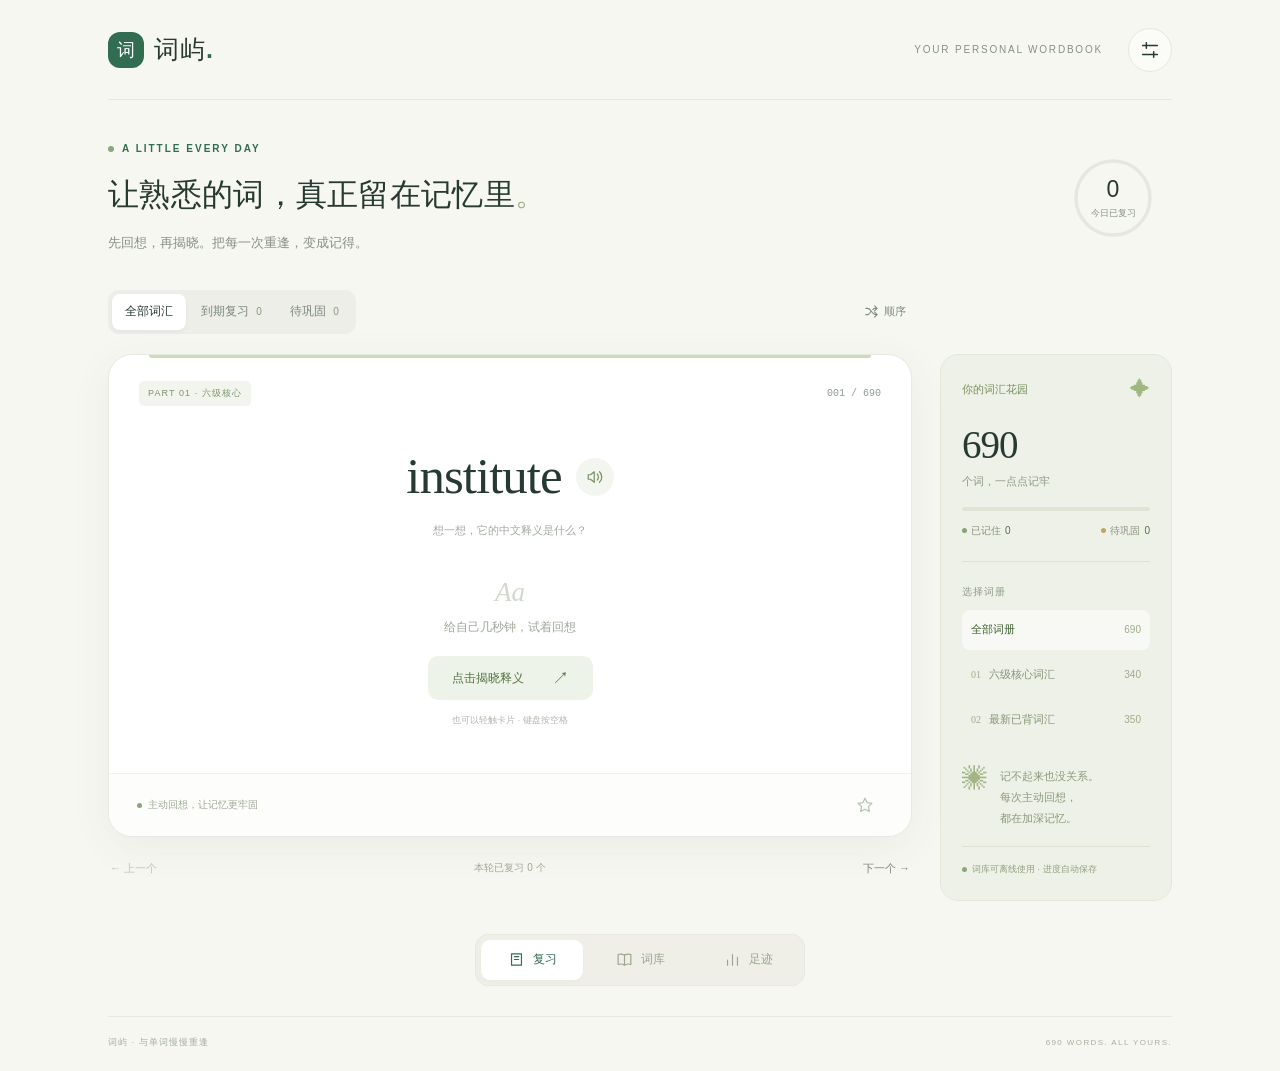
==== index.html @ 485cd012 "Build Ciyu 690-word mobile review app with offline audio" ====
<!doctype html>
<html lang="zh-CN">
<head>
  <meta charset="utf-8"><meta name="viewport" content="width=device-width, initial-scale=1, viewport-fit=cover">
  <meta name="theme-color" content="#f7f7f2"><meta name="apple-mobile-web-app-capable" content="yes"><meta name="apple-mobile-web-app-status-bar-style" content="default">
  <meta name="description" content="你的 690 个六级单词，随时回想、听读、联结词根。支持离线复习。">
  <title>词屿 · 690 词复习</title><link rel="manifest" href="manifest.webmanifest"><link rel="icon" href="icon.svg" type="image/svg+xml"><link rel="apple-touch-icon" href="icon-192.png"><link rel="stylesheet" href="styles.css">
</head>
<body>
  <div class="app-shell">
    <header class="topbar"><a class="brand" href="#review" aria-label="词屿首页"><span class="brand-symbol">词</span><span>词屿<span class="brand-dot">.</span></span></a><div class="top-right"><span class="edition">YOUR PERSONAL WORDBOOK</span><button class="icon-button" id="settings-button" aria-label="设置"><svg viewBox="0 0 24 24"><path d="M4 7h16M4 17h16M8 4v6M16 14v6"/></svg></button></div></header>
    <main>
      <section id="review-view" class="view">
        <div class="intro"><div><p class="eyebrow"><span class="live-dot"></span> A LITTLE EVERY DAY</p><h1>让熟悉的词，<br class="mobile-break">真正留在记忆里<span>。</span></h1><p class="intro-copy">先回想，再揭晓。把每一次重逢，变成记得。</p></div><div class="daily-ring"><svg viewBox="0 0 88 88"><circle cx="44" cy="44" r="37"/><circle id="daily-ring-progress" cx="44" cy="44" r="37"/></svg><span><strong id="daily-count">0</strong><small>今日已复习</small></span></div></div>
        <div class="workspace">
          <div class="study-column">
            <div class="study-toolbar"><div class="segmented" id="mode-buttons" aria-label="复习模式"><button data-mode="all" class="selected">全部词汇</button><button data-mode="due">到期复习 <span id="due-count">0</span></button><button data-mode="difficult">待巩固 <span id="difficult-count">0</span></button></div><button class="shuffle-button" id="shuffle" title="切换随机顺序"><svg viewBox="0 0 24 24"><path d="m17 3 4 4-4 4M3 7h3c5 0 7 10 12 10h3m-4-4 4 4-4 4M3 17h3c2 0 3-2 5-5m3-3c1-1 2-2 4-2h3"/></svg><span>顺序</span></button></div>
            <article class="flashcard" id="flashcard" tabindex="0" role="button" aria-label="点击揭晓释义" aria-expanded="false">
              <div class="card-top"><span id="source-badge" class="source-badge">PART 01 · 六级核心</span><span id="word-position" class="word-position">001 / 690</span></div>
              <div class="word-block"><div class="word-line"><h2 id="word">institute</h2><button id="pronounce" class="audio-button" aria-label="朗读单词"><svg viewBox="0 0 24 24"><path d="M11 5 6 9H3v6h3l5 4V5Zm4 3c2 2 2 6 0 8m3-11c4 4 4 10 0 14"/></svg></button></div><p id="pronunciation-label">想一想，它的中文释义是什么？</p></div>
              <div id="hidden-prompt" class="hidden-prompt"><span class="recall-mark">Aa</span><p>给自己几秒钟，试着回想</p><button id="reveal" class="reveal-button">点击揭晓释义 <span>↗</span></button><small class="keyboard-hint">也可以轻触卡片 · 键盘按空格</small></div>
              <div id="answer" class="answer" hidden><p class="section-label">中文释义</p><p id="meaning" class="meaning"></p><div id="phrase-block" class="phrase-block"><p id="phrase"></p><small id="phrase-zh"></small></div><p id="correction" class="correction" hidden></p><div class="root-block"><p class="section-label"><span>词根 · 构词提示</span><span id="root-tag" class="root-tag"></span></p><p id="root-note"></p></div><div class="family-block"><p class="section-label">同根词 · 派生词 <span class="soft-label">轻触听读</span></p><div id="family" class="family-list"></div></div><details class="source-details"><summary>查看原始 PDF 出处</summary><p id="source-detail"></p><p id="original-meaning"></p></details></div>
              <div class="card-bottom"><span><span class="tiny-dot"></span> <span id="card-status">主动回想，让记忆更牢固</span></span><button id="star" class="star-button" aria-label="收藏单词" aria-pressed="false"><svg viewBox="0 0 24 24"><path d="m12 3 2.8 5.8 6.4.9-4.6 4.5 1.1 6.4-5.7-3-5.7 3 1.1-6.4L2.8 9.7l6.4-.9L12 3Z"/></svg></button></div>
            </article>
            <div id="grade-actions" class="grade-actions" hidden><button data-grade="again" class="grade-again"><span>↻</span><strong>没想起来</strong><small>本轮再见 · 10 分钟后到期</small></button><button data-grade="hard" class="grade-hard"><span>≈</span><strong>有点模糊</strong><small>明天再见</small></button><button data-grade="good" class="grade-good"><span>✓</span><strong>记住了</strong><small id="good-interval">3 天后再见</small></button></div>
            <div class="study-footer"><button id="previous" class="text-button">← 上一个</button><span id="session-count">本轮已复习 0 个</span><button id="next" class="text-button">下一个 →</button></div>
            <div id="empty-state" class="empty-state" hidden><span>✧</span><h2>这里暂时没有单词</h2><p id="empty-copy"></p><button id="empty-all" class="primary-button">复习全部词汇</button></div>
          </div>
          <aside class="side-panel"><div class="mini-heading"><span>你的词汇花园</span><span>✦</span></div><p class="garden-number">690<span>个词，一点点记牢</span></p><div class="garden-progress"><span id="mastery-bar"></span></div><div class="garden-stats"><span><i class="stat-dot green"></i>已记住 <b id="mastered-count">0</b></span><span><i class="stat-dot amber"></i>待巩固 <b id="weak-count">0</b></span></div><div class="side-divider"></div><p class="section-label">选择词册</p><div class="book-select"><button data-part="all" class="active"><span>全部词册</span><b>690</b></button><button data-part="1"><span><i>01</i>六级核心词汇</span><b>340</b></button><button data-part="2"><span><i>02</i>最新已背词汇</span><b>350</b></button></div><div class="little-note"><span>✺</span><p>记不起来也没关系。<br>每次主动回想，<br>都在加深记忆。</p></div><div id="offline-indicator" class="offline-indicator"><span class="tiny-dot"></span>进度自动保存在这台设备</div></aside>
        </div>
      </section>
      <section id="library-view" class="view" hidden><div class="page-intro"><p class="eyebrow">YOUR WORD COLLECTION</p><h1>每一个词，都有来处<span>。</span></h1><p class="intro-copy">搜索英文、中文或词根，也可以回看你的收藏。</p></div><div class="search-bar"><svg viewBox="0 0 24 24"><circle cx="10.5" cy="10.5" r="6.5"/><path d="m16 16 5 5"/></svg><input id="search" placeholder="搜索单词、释义、词根…" aria-label="搜索词库" autocomplete="off"><span id="result-count">690 词</span></div><div class="library-filters"><button data-filter="all" class="active">全部</button><button data-filter="1">核心 340</button><button data-filter="2">已背 350</button><button data-filter="starred">我的收藏</button><button data-filter="weak">待巩固</button></div><div id="word-list" class="word-list"></div><p class="library-footnote">词库来自你的两份 PDF；截断释义已补全，构词提示为辅助记忆。</p></section>
      <section id="progress-view" class="view" hidden><div class="page-intro"><p class="eyebrow">SMALL STEPS, REAL PROGRESS</p><h1>你走过的每一步，都算数<span>。</span></h1><p class="intro-copy">不用赶进度，记牢比看完更重要。</p></div><div id="progress-stats" class="progress-grid"></div><div class="progress-detail"><h2>最近 7 天</h2><div id="week-chart" class="week-chart"></div></div><div class="progress-detail"><h2>让进度跟着你走</h2><p>进度保存在当前设备的浏览器中。换到 iPad 时，可以导出一份备份，再到 iPad 导入。</p><div class="backup-actions"><button id="export-progress" class="primary-button">导出进度</button><label class="secondary-button" for="import-progress">导入进度</label><input id="import-progress" type="file" accept="application/json,.json" hidden></div><small>导入会合并进度；同一个词保留较新的记录。</small></div></section>
    </main>
    <nav class="bottom-nav" aria-label="主要导航"><button data-view="review" class="active"><svg viewBox="0 0 24 24"><path d="M5 4h14v16H5zM9 8h6m-6 4h6"/></svg><span>复习</span></button><button data-view="library"><svg viewBox="0 0 24 24"><path d="M12 5v15M3 5c3-1 6-1 9 1 3-2 6-2 9-1v14c-3-1-6-1-9 1-3-2-6-2-9-1V5Z"/></svg><span>词库</span></button><button data-view="progress"><svg viewBox="0 0 24 24"><path d="M5 20v-7m7 7V5m7 15V9"/></svg><span>足迹</span></button></nav>
    <footer class="site-footer">词屿 · 与单词慢慢重逢 <span>690 WORDS. ALL YOURS.</span></footer>
  </div>
  <dialog id="settings-dialog"><div class="dialog-head"><div><p class="eyebrow">MAKE IT YOURS</p><h2>按你的节奏</h2></div><button id="close-settings" class="icon-button" aria-label="关闭设置">✕</button></div><div class="setting-row"><div><strong>揭晓时自动朗读</strong><p>点击释义后，听一遍英文发音</p></div><input id="auto-speak" type="checkbox" class="switch" aria-label="揭晓时自动朗读"></div><div class="setting-row"><div><strong>朗读速度</strong><p>美式英语 · 可以随时重听</p></div><select id="speech-rate" aria-label="朗读速度"><option value="0.8">慢速</option><option value="1">正常</option><option value="1.15">稍快</option></select></div><div class="setting-row"><div><strong>每日小目标</strong><p>只计入已完成自评的单词</p></div><select id="daily-goal" aria-label="每日目标"><option value="10">10 词</option><option value="20">20 词</option><option value="30">30 词</option><option value="50">50 词</option></select></div><div class="install-guide"><h3>放到手机主屏幕</h3><p>iPhone / iPad：用 Safari 打开此链接 → 分享 → 添加到主屏幕。</p><p>安卓：在浏览器菜单中选择“安装应用”或“添加到主屏幕”。</p><button id="install-app" class="secondary-button" hidden>安装词屿</button></div><div class="install-guide"><h3>随时离线复习</h3><p>页面会缓存词库。点下面的按钮，下载全部 690 个发音，下载完成后断网也能听。</p><button id="download-audio" class="primary-button">下载离线发音</button><p id="download-status" role="status"></p></div><details class="about-details"><summary>词库与使用说明</summary><p>核心 340 词 + 已背 350 词，无重复。第一份 PDF 中的 legat 已按原释义纠正为 legal。截断释义已补全；词根提示结合历史词源和现代构词，不能拆解的词明确按整体记忆。原文件中机械生成的搭配不作为推荐例句展示。</p><p>间隔复习：没想起来会在本轮再次出现，并于 10 分钟后到期；模糊的词隔 1 天再复习；记住的词依次间隔 3、7、14、30、60 天。只有到期时再次记住才延长间隔。离线记录保存在本设备，不会自动同步。</p><p>单词音频为有道美式读音，词册外的派生词使用设备英文语音。个人学习使用。需要在 Safari 或 Chrome 中打开，应用内浏览器可能限制播放或安装。</p></details></dialog>
  <div id="toast" class="toast" role="status" aria-live="polite"></div><script src="words.js"></script><script src="app.js"></script>
</body>
</html>
---- styles.css ----
@charset "UTF-8";
:root{--bg:#f7f7f2;--paper:#fff;--ink:#273a31;--muted:#859087;--line:#e4e8df;--green:#316d50;--pale:#edf3e8;--accent:#c1d2a8;--amber:#b6864b;--radius:24px;font-family:-apple-system,BlinkMacSystemFont,"Segoe UI","PingFang SC","Microsoft YaHei",sans-serif;color:var(--ink);background:var(--bg);font-synthesis:none}
*{box-sizing:border-box}body{margin:0}button,input,select{font:inherit}button,a,label{-webkit-tap-highlight-color:transparent}button{cursor:pointer}button:disabled{cursor:default;opacity:.45}button{border:0;background:none;color:inherit}a{color:inherit;text-decoration:none}svg{width:22px;height:22px;fill:none;stroke:currentColor;stroke-width:1.65;stroke-linecap:round;stroke-linejoin:round}button:focus-visible,a:focus-visible,input:focus-visible,summary:focus-visible,article:focus-visible,label:focus-visible{outline:3px solid #7fa68b;outline-offset:4px}button{touch-action:manipulation}button,input,select{min-height:44px}[hidden]{display:none!important}.app-shell{max-width:1160px;margin:0 auto;padding:0 48px}.topbar{height:100px;display:flex;align-items:center;justify-content:space-between;border-bottom:1px solid var(--line)}.brand{display:flex;align-items:center;gap:10px;font-size:25px;font-weight:650;letter-spacing:1px}.brand-symbol{display:grid;place-items:center;background:var(--green);color:#fff;font-size:18px;width:36px;height:36px;border-radius:12px}.brand-dot{color:var(--green)}.top-right{display:flex;gap:25px;align-items:center}.edition{font-size:10px;letter-spacing:1.8px;color:var(--muted)}.icon-button{width:44px;height:44px;display:grid;place-items:center;border:1px solid var(--line);border-radius:50%;background:#ffffff75}.intro{display:flex;align-items:center;justify-content:space-between;padding:43px 0 36px}.eyebrow{font-size:10px;letter-spacing:2px;color:var(--green);font-weight:600;display:flex;align-items:center;gap:8px;margin:0 0 16px}.live-dot,.tiny-dot{display:inline-block;width:5px;height:5px;border-radius:50%;background:#8ca77c}.live-dot{width:6px;height:6px}.intro h1,.page-intro h1{font-size:31px;letter-spacing:.3px;font-weight:600;margin:0;line-height:1.6}.intro h1>span,.page-intro h1>span{color:#99ac82}.intro-copy{font-size:13px;color:var(--muted);margin:11px 0 0;line-height:1.8}.mobile-break{display:none}.daily-ring{position:relative;width:88px;height:88px;flex-shrink:0;margin-right:15px}.daily-ring svg{width:88px;height:88px;stroke-width:3.5;transform:rotate(-90deg);stroke:var(--line)}#daily-ring-progress{stroke:#87a56c;stroke-dasharray:232.48;stroke-dashoffset:232.48;transition:stroke-dashoffset .4s}.daily-ring>span{position:absolute;inset:0;display:flex;flex-direction:column;justify-content:center;align-items:center}.daily-ring strong{font-size:23px;font-weight:500}.daily-ring small{font-size:9px;color:var(--muted);margin-top:4px}.workspace{display:grid;grid-template-columns:minmax(0,1fr) 232px;gap:28px;align-items:start}.study-toolbar{display:flex;justify-content:space-between;align-items:center;gap:12px;margin-bottom:20px}.segmented{display:flex;background:#eceee7;border-radius:11px;padding:4px;gap:2px}.segmented button{min-height:36px;padding:5px 13px;font-size:12px;color:#7b887e;border-radius:8px;white-space:nowrap}.segmented button.selected{background:white;color:var(--ink);box-shadow:0 2px 4px #25392b0a}.segmented span{font-size:10px;color:#87997b;margin-left:4px}.shuffle-button{display:flex;gap:5px;align-items:center;font-size:11px;white-space:nowrap;color:#7c8b7e}.shuffle-button svg{width:15px;height:15px}.shuffle-button.shuffled{color:var(--green)}.flashcard{background:var(--paper);border:1px solid #e7eade;border-radius:var(--radius);box-shadow:0 10px 40px #304a3110;position:relative;overflow:hidden;min-height:452px;cursor:pointer}.flashcard.revealed{cursor:default}.flashcard:before{content:"";position:absolute;top:0;left:40px;right:40px;height:3px;background:#ccdab7;border-radius:0 0 5px 5px}.card-top{display:flex;justify-content:space-between;align-items:center;padding:26px 30px 0;gap:12px}.source-badge{font-size:9px;letter-spacing:1.1px;color:#7b936b;background:#f2f5ed;border-radius:5px;padding:6px 9px}.word-position{font-family:ui-monospace,monospace;font-size:10px;color:#8f9b91}.word-block{text-align:center;padding:40px 20px 0}.word-line{display:flex;align-items:center;justify-content:center;gap:14px}.word-line h2{font-family:Georgia,"Times New Roman",serif;font-size:clamp(28px,4.6vw,51px);font-weight:400;letter-spacing:-1px;margin:0;overflow-wrap:anywhere;line-height:1.2;min-width:0}.audio-button{min-width:38px;width:38px;height:38px;min-height:38px;background:#f3f6ee;color:#779165;border-radius:50%;display:grid;place-items:center;flex-shrink:0}.audio-button svg{width:18px;height:18px}.audio-button.playing{animation:pulse 1s ease-in-out infinite;background:#dcebd4}.word-block>p{font-size:11px;color:#a1aa9f;margin:16px 0 0}.hidden-prompt{text-align:center;padding:34px 20px 38px}.recall-mark{font-family:Georgia,serif;color:#d2dacb;font-size:27px;font-style:italic}.hidden-prompt p{font-size:12px;color:#9ca796;margin:11px 0 20px}.reveal-button{background:var(--pale);color:#567446;font-size:12px;min-height:44px;border-radius:10px;padding:10px 24px;display:flex;align-items:center;gap:28px;margin:auto}.reveal-button span{font-size:17px}.keyboard-hint{display:block;font-size:9px;color:#b0b7ac;margin-top:14px}.card-bottom{display:flex;align-items:center;justify-content:space-between;padding:13px 28px;background:#fdfefb;border-top:1px solid #f0f2eb;font-size:10px;color:#9ca894;margin-top:auto}.card-bottom>span{display:flex;align-items:center;gap:6px}.star-button{min-height:36px;min-width:36px;display:grid;place-items:center;color:#b7c3ae}.star-button svg{width:18px;height:18px}.star-button[aria-pressed=true]{color:#bb984e}.star-button[aria-pressed=true] svg{fill:#e5c77455}.answer{padding:28px 32px 20px}.section-label{font-size:10px;letter-spacing:1px;color:#8e9c87;margin:0 0 11px;font-weight:500;display:flex;align-items:center;justify-content:space-between;gap:8px}.meaning{font-size:17px;line-height:1.85;margin:0 0 16px;overflow-wrap:anywhere}.phrase-block{background:#f6f7f2;border-radius:10px;padding:12px 15px;margin:12px 0 22px}.phrase-block p{font-family:Georgia,serif;font-size:15px;line-height:1.6;margin:0}.phrase-block small{display:block;margin-top:7px;color:#85917d;font-size:11px;line-height:1.8}.root-block{border-top:1px solid var(--line);padding-top:20px;margin-top:20px}.root-tag{letter-spacing:0;background:var(--pale);padding:3px 7px;border-radius:4px;color:var(--green);font-family:Georgia,serif;font-size:12px;max-width:65%;overflow-wrap:anywhere}.root-block>p:last-child{font-size:12px;color:#72806b;line-height:1.9;margin:0 0 24px}.soft-label{font-size:9px;color:#acb4a5;letter-spacing:0}.family-list{display:flex;flex-wrap:wrap;gap:8px}.family-chip{min-height:36px;font-size:12px;background:#f7f8f3;border:1px solid #e8ebdf;border-radius:7px;padding:7px 10px;text-align:left;display:flex;flex-direction:column;gap:4px;max-width:100%;overflow-wrap:anywhere}.family-chip small{font-size:9px;max-width:240px;color:#929d89;line-height:1.5}.source-details{font-size:10px;color:#a0aa96;margin-top:20px;line-height:1.8}.source-details summary{cursor:pointer;padding:8px 0}.source-details p{margin:6px 0}.correction{font-size:11px;color:var(--amber);line-height:1.7;background:#fcf6e9;padding:8px 10px;border-radius:6px}.grade-actions{display:grid;grid-template-columns:repeat(3,minmax(0,1fr));gap:10px;margin-top:17px}.grade-actions button{padding:12px 5px;border-radius:12px;border:1px solid var(--line);display:flex;flex-direction:column;align-items:center;gap:5px;background:#fff;min-height:92px}.grade-actions button>span{font-size:18px}.grade-actions strong{font-size:12px;font-weight:500}.grade-actions small{font-size:9px;color:#9da38e;line-height:1.5}.grade-actions .grade-again{color:#a37a60;background:#fbf6f1;border-color:#ebe0d7}.grade-actions .grade-hard{color:#9b914f;background:#faf9ef;border-color:#eae7d3}.grade-actions .grade-good{color:#467345;background:#eff5e9;border-color:#dce7d3}.study-footer{display:flex;justify-content:space-between;align-items:center;margin:9px 0 0;color:#a0aa97;font-size:10px;gap:6px}.text-button{font-size:11px;padding:10px 2px;color:#7f8a78}.side-panel{background:#eef1e7;border:1px solid #e4e8da;border-radius:18px;padding:23px 21px;margin-top:64px}.mini-heading{display:flex;justify-content:space-between;align-items:center;color:#789060;font-size:11px}.mini-heading>span:last-child{font-size:20px;color:#a1b781}.garden-number{font-family:Georgia,serif;font-size:39px;letter-spacing:-1px;margin:21px 0 18px}.garden-number>span{display:block;letter-spacing:0;font-family:inherit;font-size:11px;color:#8b9a80;margin-top:7px}.garden-progress{height:4px;background:#dfe5d5;border-radius:3px;overflow:hidden}.garden-progress>span{display:block;background:#739862;height:100%;width:0;transition:width .3s}.garden-stats{display:flex;justify-content:space-between;font-size:10px;color:#87947a;margin-top:13px}.garden-stats span{display:flex;align-items:center;gap:4px}.garden-stats b{font-weight:500;color:#5b6e4c}.stat-dot{width:5px;height:5px;border-radius:50%}.green{background:#85a474}.amber{background:#c0a368}.side-divider{height:1px;background:#dce3d2;margin:23px 0}.book-select{display:grid;gap:5px}.book-select button{display:flex;justify-content:space-between;align-items:center;border-radius:8px;font-size:11px;padding:7px 9px;min-height:40px;color:#849475;text-align:left}.book-select button.active{background:#fff9;color:#3f6031}.book-select button span{display:flex;align-items:center;gap:8px}.book-select button i{font-family:Georgia,serif;font-size:10px;font-style:normal;color:#9bad89}.book-select button b{font-size:10px;font-weight:400;color:#9bad89}.little-note{display:flex;align-items:flex-start;gap:12px;padding:24px 0 17px}.little-note>span{color:#a2b585;font-size:26px}.little-note p{font-size:11px;line-height:1.9;color:#8a9a7b;margin:2px 0 0}.offline-indicator{font-size:9px;color:#92a080;line-height:1.7;display:flex;gap:5px;align-items:center;padding-top:15px;border-top:1px solid #dce3d2}.bottom-nav{width:330px;display:flex;justify-content:center;gap:6px;margin:33px auto 0;background:#efefe8;border:1px solid #e7e8df;padding:5px;border-radius:13px}.bottom-nav button{display:flex;align-items:center;justify-content:center;gap:8px;padding:8px 25px;min-height:40px;color:#9ba58f;font-size:12px;border-radius:9px;flex:1}.bottom-nav svg{width:17px;height:17px}.bottom-nav button.active{color:var(--green);background:#fff;box-shadow:0 2px 5px #30403006}.site-footer{border-top:1px solid var(--line);margin-top:30px;display:flex;justify-content:space-between;align-items:center;color:#a6af9f;font-size:9px;padding:19px 0 22px;letter-spacing:1px}.site-footer span{font-size:8px;letter-spacing:1.4px}.page-intro{padding:42px 0 29px}.search-bar{display:flex;align-items:center;gap:12px;background:#fff;border:1px solid var(--line);border-radius:13px;padding:6px 17px}.search-bar svg{width:18px;color:#8d9b82}.search-bar input{border:0;outline:none;flex:1;min-width:0;background:transparent;font-size:13px;color:var(--ink)}.search-bar input::placeholder{color:#a5ae9d}.search-bar span{font-size:10px;color:#929f87;white-space:nowrap}.library-filters{display:flex;gap:8px;margin:18px 0;flex-wrap:wrap}.library-filters button{font-size:11px;color:#8d9a81;border:1px solid var(--line);border-radius:8px;padding:5px 14px;min-height:36px}.library-filters button.active{background:var(--pale);color:var(--green);border-color:#cdddbf}.word-list{display:grid;grid-template-columns:repeat(2,minmax(0,1fr));gap:10px}.word-row{background:white;border:1px solid var(--line);border-radius:13px;padding:18px;display:flex;align-items:center;justify-content:space-between;gap:10px;text-align:left;width:100%;min-height:98px}.word-row>div{min-width:0}.word-row strong{font-family:Georgia,serif;font-size:22px;font-weight:400;overflow-wrap:anywhere}.word-row p{font-size:11px;color:#89977e;margin:7px 0 0;line-height:1.7;overflow-wrap:anywhere}.word-row>span{font-size:12px;color:#9cab8d}.word-row small{font-size:9px;color:#a7b098;display:block;margin-top:8px}.library-footnote{font-size:10px;color:#a0aa95;line-height:1.8;text-align:center;margin:25px 0}.load-more{grid-column:1/-1;background:#ebf0e4;border-radius:9px;font-size:12px;padding:12px;color:#69865b}.progress-grid{display:grid;grid-template-columns:repeat(4,minmax(0,1fr));gap:15px}.progress-stat{background:#fff;border:1px solid var(--line);border-radius:15px;padding:23px}.progress-stat strong{display:block;font-family:Georgia,serif;font-size:35px;font-weight:400}.progress-stat span{font-size:11px;color:#92a082;display:block;margin-top:10px}.progress-detail{background:#fff;border:1px solid var(--line);border-radius:18px;padding:24px;margin-top:21px}.progress-detail h2{font-size:15px;font-weight:500;margin:0 0 16px}.progress-detail p{font-size:12px;line-height:1.9;color:#849379}.progress-detail small{font-size:10px;color:#a0ad94}.week-chart{height:150px;display:flex;align-items:flex-end;gap:14px}.chart-day{flex:1;text-align:center;display:flex;align-items:center;flex-direction:column;justify-content:flex-end;height:100%;gap:8px;font-size:10px;color:#a0ad94}.chart-day>i{background:#d3e1c3;width:min(36px,80%);min-height:3px;border-radius:5px 5px 2px 2px;display:block}.chart-day.today>i{background:#7e9e64}.backup-actions{display:flex;gap:12px;margin:15px 0}.primary-button,.secondary-button{display:inline-flex;align-items:center;justify-content:center;font-size:12px;min-height:44px;padding:10px 18px;border-radius:9px;background:var(--green);color:#fff;cursor:pointer}.secondary-button{background:var(--pale);color:var(--green);border:1px solid #dce6d3}.empty-state{text-align:center;background:#fff;border:1px solid var(--line);border-radius:20px;padding:70px 25px}.empty-state>span{font-size:40px;color:#aac591}.empty-state h2{font-size:19px;font-weight:500;margin:16px 0}.empty-state p{font-size:12px;color:#919e86;line-height:1.9}.empty-state button{margin-top:15px}dialog{width:min(520px,calc(100vw - 28px));max-height:85dvh;border:1px solid var(--line);border-radius:24px;padding:28px;color:var(--ink);box-shadow:0 20px 80px #1b332530}dialog::backdrop{background:#25352a45;backdrop-filter:blur(4px)}.dialog-head{display:flex;justify-content:space-between;align-items:center;margin-bottom:24px}.dialog-head .eyebrow{font-size:9px;margin-bottom:8px}.dialog-head h2{font-size:22px;font-weight:500;margin:0}.setting-row{display:flex;justify-content:space-between;align-items:center;padding:17px 0;border-top:1px solid var(--line);gap:10px}.setting-row strong{font-size:13px;font-weight:500}.setting-row p{font-size:10px;color:#99a58d;margin:6px 0 0;line-height:1.6}.setting-row select{background:#f1f5eb;border:1px solid #dce4d3;border-radius:8px;font-size:12px;padding:5px 10px;color:#5b784c;max-width:115px}.switch{appearance:none;width:43px;height:25px;min-height:25px;border-radius:20px;background:#dfe5d8;position:relative;flex-shrink:0}.switch:before{content:"";position:absolute;background:white;top:3px;left:3px;width:19px;height:19px;border-radius:50%;transition:transform .2s}.switch:checked{background:#75996a}.switch:checked:before{transform:translateX(18px)}.install-guide{border-top:1px solid var(--line);padding-top:16px;margin-top:15px}.install-guide h3{font-size:13px;font-weight:500;margin:0 0 10px}.install-guide p,.about-details{font-size:11px;line-height:1.9;color:#88977d}.about-details{margin-top:18px}.about-details summary{cursor:pointer;padding:8px 0}.toast{position:fixed;bottom:110px;left:50%;transform:translateX(-50%) translateY(15px);opacity:0;pointer-events:none;background:#304e39;color:white;font-size:12px;padding:12px 20px;border-radius:12px;max-width:90vw;width:max-content;z-index:10;transition:opacity .2s,transform .2s;line-height:1.7}.toast.show{opacity:1;transform:translateX(-50%) translateY(0)}@keyframes pulse{50%{box-shadow:0 0 0 5px #e1ead66b}}
@media(min-width:1100px){.word-line h2{font-size:51px}.flashcard{min-height:470px}.hidden-prompt{padding-top:39px;padding-bottom:46px}}
@media(max-width:850px){.app-shell{padding:0 30px}.workspace{grid-template-columns:minmax(0,1fr) 204px;gap:20px}.side-panel{padding:20px 16px}.intro h1,.page-intro h1{font-size:27px}.segmented button{padding:5px 9px;font-size:11px}.shuffle-button span{display:none}.card-top{padding:23px 22px 0}.answer{padding:26px 24px 20px}.word-line h2{font-size:42px}.progress-stat{padding:20px 15px}}
@media(max-width:680px){.app-shell{padding:0 20px;padding-bottom:calc(96px + env(safe-area-inset-bottom))}.topbar{height:75px}.brand{font-size:23px}.brand-symbol{width:33px;height:33px;font-size:16px}.edition{display:none}.top-right{gap:0}.icon-button{width:38px;height:38px;min-height:38px}.intro{padding:29px 0 25px;gap:15px;align-items:center}.eyebrow{font-size:8px;letter-spacing:1.6px;margin-bottom:11px}.intro h1,.page-intro h1{font-size:26px;line-height:1.55}.mobile-break{display:block}.intro-copy{font-size:10px;margin-top:10px;line-height:1.8}.daily-ring{width:74px;height:74px;margin-right:0}.daily-ring svg{width:74px;height:74px}.daily-ring strong{font-size:20px}.daily-ring small{font-size:8px}.workspace{display:block}.side-panel{margin-top:23px;border-radius:15px;padding:19px}.mini-heading{font-size:10px}.garden-number{display:none}.garden-progress{margin-top:15px}.garden-stats{margin-top:10px}.side-divider{margin:16px 0}.side-panel>.section-label{display:none}.book-select{display:flex;gap:7px}.book-select button{flex:1;min-width:0;justify-content:center;gap:4px;padding:5px;font-size:9px;min-height:38px;background:#ffffff45}.book-select button span{gap:4px}.book-select button i{display:none}.book-select button b{font-size:9px}.little-note{display:none}.offline-indicator{padding-top:13px;margin-top:13px;font-size:9px}.study-toolbar{margin-bottom:17px;gap:5px}.segmented{padding:3px;gap:0}.segmented button{font-size:10px;padding:5px 10px;min-height:35px}.segmented span{font-size:9px;margin-left:3px}.shuffle-button{padding:8px 4px;min-width:30px}.flashcard{border-radius:20px;min-height:409px}.flashcard:before{left:32px;right:32px}.card-top{padding:22px 20px 0}.source-badge{font-size:8px;padding:5px 7px;letter-spacing:.7px}.word-position{font-size:9px}.word-block{padding:35px 18px 0}.word-line{gap:10px}.word-line h2{font-size:clamp(25px,8.5vw,40px);letter-spacing:-.7px}.audio-button{width:34px;height:34px;min-height:34px;min-width:34px}.word-block>p{font-size:10px;margin-top:13px}.hidden-prompt{padding:32px 15px 27px}.recall-mark{font-size:25px}.hidden-prompt p{font-size:11px;margin:11px 0 18px}.reveal-button{font-size:11px;padding:10px 23px;min-height:43px}.keyboard-hint{font-size:8px;margin-top:11px}.card-bottom{padding:12px 18px;font-size:9px}.answer{padding:25px 22px 20px}.meaning{font-size:16px;line-height:1.8}.root-block>p:last-child{font-size:11px}.family-chip{font-size:11px}.family-chip small{font-size:9px;max-width:250px}.grade-actions{gap:7px;margin-top:14px}.grade-actions button{min-height:88px;padding:9px 4px}.grade-actions strong{font-size:11px}.grade-actions small{font-size:8px}.study-footer{font-size:9px;margin-top:6px}.text-button{font-size:10px}.bottom-nav{position:fixed;bottom:0;left:0;right:0;width:100%;margin:0;border-radius:0;border:0;border-top:1px solid #e3e7da;background:#f8f9f4f5;backdrop-filter:blur(15px);padding:8px 28px calc(8px + env(safe-area-inset-bottom));gap:12px;z-index:5}.bottom-nav button{flex:1;flex-direction:column;padding:5px 15px;gap:4px;min-height:49px;font-size:10px;border-radius:10px}.bottom-nav svg{width:19px;height:19px}.bottom-nav button.active{background:#e8efe0;box-shadow:none}.site-footer{margin-top:23px;padding:18px 0 0;justify-content:center;font-size:8px;border-top:0}.site-footer>span{display:none}.page-intro{padding:30px 0 24px}.page-intro h1{font-size:23px}.word-list{grid-template-columns:1fr}.word-row{padding:15px 18px;min-height:90px}.word-row strong{font-size:24px}.library-filters{gap:6px}.library-filters button{padding:5px 10px;font-size:10px}.search-bar{padding:5px 13px}.search-bar input{font-size:12px}.search-bar span{font-size:9px}.progress-grid{grid-template-columns:repeat(2,minmax(0,1fr));gap:10px}.progress-stat{padding:22px}.progress-stat strong{font-size:31px}.progress-detail{padding:21px}.week-chart{gap:9px}.toast{bottom:calc(92px + env(safe-area-inset-bottom));font-size:11px}dialog{padding:23px;border-radius:20px}.dialog-head h2{font-size:21px}}
@media(max-width:350px){.app-shell{padding-left:14px;padding-right:14px}.segmented button{padding:5px 7px}.intro h1{font-size:23px}.daily-ring{width:64px;height:64px}.daily-ring svg{width:64px;height:64px}.book-select button{font-size:8px}.source-badge{font-size:7px}.word-position{font-size:8px}}
@media(prefers-reduced-motion:reduce){*,*:before,*:after{animation:none!important;transition:none!important;scroll-behavior:auto!important}}
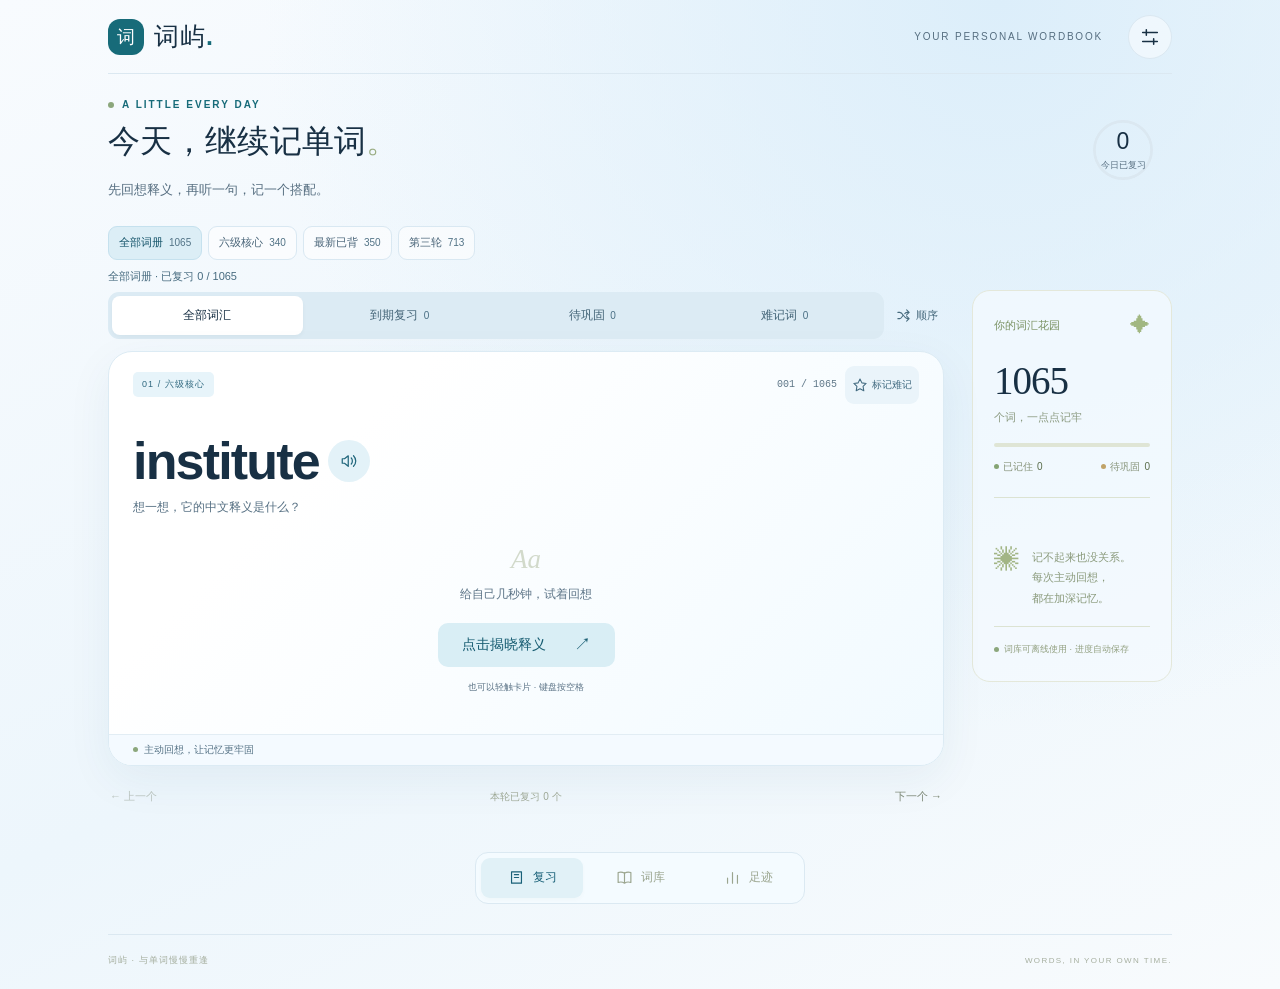
==== commit 4f24567c: "Add categorized review, bilingual audio examples and starred practice" ====
--- a/index.html
+++ b/index.html
@@ -2,40 +2,44 @@
 <html lang="zh-CN">
 <head>
   <meta charset="utf-8"><meta name="viewport" content="width=device-width, initial-scale=1, viewport-fit=cover">
-  <meta name="theme-color" content="#f7f7f2"><meta name="apple-mobile-web-app-capable" content="yes"><meta name="apple-mobile-web-app-status-bar-style" content="default">
-  <meta name="description" content="你的 690 个六级单词，随时回想、听读、联结词根。支持离线复习。">
-  <title>词屿 · 690 词复习</title><link rel="manifest" href="manifest.webmanifest"><link rel="icon" href="icon.svg" type="image/svg+xml"><link rel="apple-touch-icon" href="icon-192.png"><link rel="stylesheet" href="styles.css">
+  <meta name="theme-color" content="#eff7fc"><meta name="apple-mobile-web-app-capable" content="yes"><meta name="apple-mobile-web-app-status-bar-style" content="default">
+  <meta name="description" content="回想释义、听例句、记搭配，按自己的节奏复习。">
+  <title>词屿 · 单词复习</title><link rel="manifest" href="manifest.webmanifest"><link rel="icon" href="icon.svg" type="image/svg+xml"><link rel="apple-touch-icon" href="icon-192.png"><link rel="stylesheet" href="styles.css"><link rel="stylesheet" href="refresh.css">
 </head>
 <body>
   <div class="app-shell">
     <header class="topbar"><a class="brand" href="#review" aria-label="词屿首页"><span class="brand-symbol">词</span><span>词屿<span class="brand-dot">.</span></span></a><div class="top-right"><span class="edition">YOUR PERSONAL WORDBOOK</span><button class="icon-button" id="settings-button" aria-label="设置"><svg viewBox="0 0 24 24"><path d="M4 7h16M4 17h16M8 4v6M16 14v6"/></svg></button></div></header>
     <main>
       <section id="review-view" class="view">
-        <div class="intro"><div><p class="eyebrow"><span class="live-dot"></span> A LITTLE EVERY DAY</p><h1>让熟悉的词，<br class="mobile-break">真正留在记忆里<span>。</span></h1><p class="intro-copy">先回想，再揭晓。把每一次重逢，变成记得。</p></div><div class="daily-ring"><svg viewBox="0 0 88 88"><circle cx="44" cy="44" r="37"/><circle id="daily-ring-progress" cx="44" cy="44" r="37"/></svg><span><strong id="daily-count">0</strong><small>今日已复习</small></span></div></div>
+        <div class="intro"><div><p class="eyebrow"><span class="live-dot"></span> A LITTLE EVERY DAY</p><h1>今天，继续记单词<span>。</span></h1><p class="intro-copy">先回想释义，再听一句，记一个搭配。</p></div><div class="daily-ring"><svg viewBox="0 0 88 88"><circle cx="44" cy="44" r="37"/><circle id="daily-ring-progress" cx="44" cy="44" r="37"/></svg><span><strong id="daily-count">0</strong><small>今日已复习</small></span></div></div>
         <div class="workspace">
-          <div class="study-column">
-            <div class="study-toolbar"><div class="segmented" id="mode-buttons" aria-label="复习模式"><button data-mode="all" class="selected">全部词汇</button><button data-mode="due">到期复习 <span id="due-count">0</span></button><button data-mode="difficult">待巩固 <span id="difficult-count">0</span></button></div><button class="shuffle-button" id="shuffle" title="切换随机顺序"><svg viewBox="0 0 24 24"><path d="m17 3 4 4-4 4M3 7h3c5 0 7 10 12 10h3m-4-4 4 4-4 4M3 17h3c2 0 3-2 5-5m3-3c1-1 2-2 4-2h3"/></svg><span>顺序</span></button></div>
+          <div class="study-column"><div class="book-select"><button data-part="all" class="active"><span>全部词册</span><b>690</b></button><button data-part="1"><span><i>01</i>六级核心</span><b>340</b></button><button data-part="2"><span><i>02</i>最新已背</span><b>350</b></button><button data-part="3"><span><i>03</i>第三轮</span><b id="round-three-count"></b></button></div>
+            <p id="selected-book-progress" class="selected-book-progress"></p><div class="study-toolbar"><div class="segmented" id="mode-buttons" aria-label="复习模式"><button data-mode="all" class="selected">全部词汇</button><button data-mode="due">到期复习 <span id="due-count">0</span></button><button data-mode="difficult">待巩固 <span id="difficult-count">0</span></button><button data-mode="starred">难记词 <span id="starred-count">0</span></button></div><button class="shuffle-button" id="shuffle" title="切换随机顺序"><svg viewBox="0 0 24 24"><path d="m17 3 4 4-4 4M3 7h3c5 0 7 10 12 10h3m-4-4 4 4-4 4M3 17h3c2 0 3-2 5-5m3-3c1-1 2-2 4-2h3"/></svg><span>顺序</span></button></div>
             <article class="flashcard" id="flashcard" tabindex="0" role="button" aria-label="点击揭晓释义" aria-expanded="false">
-              <div class="card-top"><span id="source-badge" class="source-badge">PART 01 · 六级核心</span><span id="word-position" class="word-position">001 / 690</span></div>
+              <div class="card-top"><span id="source-badge" class="source-badge">PART 01 · 六级核心</span><div class="card-controls"><span id="word-position" class="word-position"></span><button id="star" class="star-button" aria-label="标记为难记词" aria-pressed="false"><svg viewBox="0 0 24 24"><path d="m12 3 2.8 5.8 6.4.9-4.6 4.5 1.1 6.4-5.7-3-5.7 3 1.1-6.4L2.8 9.7l6.4-.9L12 3Z"/></svg><span id="star-text">标记难记</span></button></div></div>
               <div class="word-block"><div class="word-line"><h2 id="word">institute</h2><button id="pronounce" class="audio-button" aria-label="朗读单词"><svg viewBox="0 0 24 24"><path d="M11 5 6 9H3v6h3l5 4V5Zm4 3c2 2 2 6 0 8m3-11c4 4 4 10 0 14"/></svg></button></div><p id="pronunciation-label">想一想，它的中文释义是什么？</p></div>
               <div id="hidden-prompt" class="hidden-prompt"><span class="recall-mark">Aa</span><p>给自己几秒钟，试着回想</p><button id="reveal" class="reveal-button">点击揭晓释义 <span>↗</span></button><small class="keyboard-hint">也可以轻触卡片 · 键盘按空格</small></div>
-              <div id="answer" class="answer" hidden><p class="section-label">中文释义</p><p id="meaning" class="meaning"></p><div id="phrase-block" class="phrase-block"><p id="phrase"></p><small id="phrase-zh"></small></div><p id="correction" class="correction" hidden></p><div class="root-block"><p class="section-label"><span>词根 · 构词提示</span><span id="root-tag" class="root-tag"></span></p><p id="root-note"></p></div><div class="family-block"><p class="section-label">同根词 · 派生词 <span class="soft-label">轻触听读</span></p><div id="family" class="family-list"></div></div><details class="source-details"><summary>查看原始 PDF 出处</summary><p id="source-detail"></p><p id="original-meaning"></p></details></div>
-              <div class="card-bottom"><span><span class="tiny-dot"></span> <span id="card-status">主动回想，让记忆更牢固</span></span><button id="star" class="star-button" aria-label="收藏单词" aria-pressed="false"><svg viewBox="0 0 24 24"><path d="m12 3 2.8 5.8 6.4.9-4.6 4.5 1.1 6.4-5.7-3-5.7 3 1.1-6.4L2.8 9.7l6.4-.9L12 3Z"/></svg></button></div>
+              <div id="answer" class="answer" hidden><p id="meaning" class="meaning"></p><section id="example-block" class="example-block" aria-label="双语例句">
+                <div class="example-top"><p class="section-label">情境例句</p><button id="speak-example" class="audio-button sentence-audio" aria-label="朗读例句"><svg viewBox="0 0 24 24"><path d="M11 5 6 9H3v6h3l5 4V5Zm4 3c2 2 2 6 0 8m3-11c4 4 4 10 0 14"/></svg></button></div>
+                <p id="example-en" lang="en"></p><p id="example-zh"></p><a id="example-credit" hidden target="_blank" rel="noopener noreferrer">例句出处</a>
+              </section><div class="usage-card"><div class="usage-tabs" aria-label="用法笔记"><button type="button" data-usage="phrase" aria-pressed="true">词组搭配</button><button type="button" data-usage="roots" aria-pressed="false">词根与派生</button></div><div id="phrase-block" class="phrase-block"><p id="phrase"></p><small id="phrase-zh"></small></div><div id="roots-panel" hidden><p id="correction" class="correction" hidden></p><div class="root-block"><p class="section-label"><span>词根 · 构词提示</span><span id="root-tag" class="root-tag"></span></p><p id="root-note"></p></div><div class="family-block"><p class="section-label">同根词 · 派生词 <span class="soft-label">轻触听读</span></p><div id="family" class="family-list"></div></div></div></div><details class="source-details"><summary>查看词条出处</summary><p id="source-detail"></p><p id="original-meaning"></p></details></div>
+              <div class="card-bottom"><span><span class="tiny-dot"></span> <span id="card-status">主动回想，让记忆更牢固</span></span></div>
             </article>
-            <div id="grade-actions" class="grade-actions" hidden><button data-grade="again" class="grade-again"><span>↻</span><strong>没想起来</strong><small>本轮再见 · 10 分钟后到期</small></button><button data-grade="hard" class="grade-hard"><span>≈</span><strong>有点模糊</strong><small>明天再见</small></button><button data-grade="good" class="grade-good"><span>✓</span><strong>记住了</strong><small id="good-interval">3 天后再见</small></button></div>
+            <div id="grade-actions" class="grade-actions" hidden><button data-grade="again" class="grade-again"><span>↻</span><strong>没想起来</strong><small>10 分钟后复习</small></button><button data-grade="hard" class="grade-hard"><span>≈</span><strong>有点模糊</strong><small>明天再见</small></button><button data-grade="good" class="grade-good"><span>✓</span><strong>记住了</strong><small id="good-interval">3 天后再见</small></button></div>
+            <button id="return-review" class="text-button" hidden>← 返回未完成复习</button>
             <div class="study-footer"><button id="previous" class="text-button">← 上一个</button><span id="session-count">本轮已复习 0 个</span><button id="next" class="text-button">下一个 →</button></div>
             <div id="empty-state" class="empty-state" hidden><span>✧</span><h2>这里暂时没有单词</h2><p id="empty-copy"></p><button id="empty-all" class="primary-button">复习全部词汇</button></div>
           </div>
-          <aside class="side-panel"><div class="mini-heading"><span>你的词汇花园</span><span>✦</span></div><p class="garden-number">690<span>个词，一点点记牢</span></p><div class="garden-progress"><span id="mastery-bar"></span></div><div class="garden-stats"><span><i class="stat-dot green"></i>已记住 <b id="mastered-count">0</b></span><span><i class="stat-dot amber"></i>待巩固 <b id="weak-count">0</b></span></div><div class="side-divider"></div><p class="section-label">选择词册</p><div class="book-select"><button data-part="all" class="active"><span>全部词册</span><b>690</b></button><button data-part="1"><span><i>01</i>六级核心词汇</span><b>340</b></button><button data-part="2"><span><i>02</i>最新已背词汇</span><b>350</b></button></div><div class="little-note"><span>✺</span><p>记不起来也没关系。<br>每次主动回想，<br>都在加深记忆。</p></div><div id="offline-indicator" class="offline-indicator"><span class="tiny-dot"></span>进度自动保存在这台设备</div></aside>
+          <aside class="side-panel"><div class="mini-heading"><span>你的词汇花园</span><span>✦</span></div><p class="garden-number"><strong id="word-total"></strong><span>个词，一点点记牢</span></p><div class="garden-progress"><span id="mastery-bar"></span></div><div class="garden-stats"><span><i class="stat-dot green"></i>已记住 <b id="mastered-count">0</b></span><span><i class="stat-dot amber"></i>待巩固 <b id="weak-count">0</b></span></div><div class="side-divider"></div><div class="little-note"><span>✺</span><p>记不起来也没关系。<br>每次主动回想，<br>都在加深记忆。</p></div><div id="offline-indicator" class="offline-indicator"><span class="tiny-dot"></span>进度自动保存在这台设备</div></aside>
         </div>
       </section>
-      <section id="library-view" class="view" hidden><div class="page-intro"><p class="eyebrow">YOUR WORD COLLECTION</p><h1>每一个词，都有来处<span>。</span></h1><p class="intro-copy">搜索英文、中文或词根，也可以回看你的收藏。</p></div><div class="search-bar"><svg viewBox="0 0 24 24"><circle cx="10.5" cy="10.5" r="6.5"/><path d="m16 16 5 5"/></svg><input id="search" placeholder="搜索单词、释义、词根…" aria-label="搜索词库" autocomplete="off"><span id="result-count">690 词</span></div><div class="library-filters"><button data-filter="all" class="active">全部</button><button data-filter="1">核心 340</button><button data-filter="2">已背 350</button><button data-filter="starred">我的收藏</button><button data-filter="weak">待巩固</button></div><div id="word-list" class="word-list"></div><p class="library-footnote">词库来自你的两份 PDF；截断释义已补全，构词提示为辅助记忆。</p></section>
-      <section id="progress-view" class="view" hidden><div class="page-intro"><p class="eyebrow">SMALL STEPS, REAL PROGRESS</p><h1>你走过的每一步，都算数<span>。</span></h1><p class="intro-copy">不用赶进度，记牢比看完更重要。</p></div><div id="progress-stats" class="progress-grid"></div><div class="progress-detail"><h2>最近 7 天</h2><div id="week-chart" class="week-chart"></div></div><div class="progress-detail"><h2>让进度跟着你走</h2><p>进度保存在当前设备的浏览器中。换到 iPad 时，可以导出一份备份，再到 iPad 导入。</p><div class="backup-actions"><button id="export-progress" class="primary-button">导出进度</button><label class="secondary-button" for="import-progress">导入进度</label><input id="import-progress" type="file" accept="application/json,.json" hidden></div><small>导入会合并进度；同一个词保留较新的记录。</small></div></section>
+      <section id="library-view" class="view" hidden><div class="page-intro"><p class="eyebrow">YOUR WORD COLLECTION</p><h1>每一个词，都有来处<span>。</span></h1><p class="intro-copy">搜索英文、中文或词根，也可以回看你的收藏。</p></div><div class="search-bar"><svg viewBox="0 0 24 24"><circle cx="10.5" cy="10.5" r="6.5"/><path d="m16 16 5 5"/></svg><input id="search" placeholder="搜索单词、释义、词根…" aria-label="搜索词库" autocomplete="off"><span id="result-count">690 词</span></div><div class="library-filters"><button data-filter="all" class="active">全部</button><button data-filter="1">核心 340</button><button data-filter="2">已背 350</button><button data-filter="3">第三轮</button><button data-filter="starred">难记词</button><button data-filter="weak">待巩固</button></div><div id="word-list" class="word-list"></div><p class="library-footnote">词库来自你的两份 PDF 和第三轮截图。重合的词共用复习记录。</p></section>
+      <section id="progress-view" class="view" hidden><div class="page-intro"><p class="eyebrow">SMALL STEPS, REAL PROGRESS</p><h1>你走过的每一步，都算数<span>。</span></h1><p class="intro-copy">不用赶进度，记牢比看完更重要。</p></div><div class="progress-detail study-time-card"><div><p class="section-label">今日学习时长</p><strong id="today-study-time">0 分 00 秒</strong><p id="study-timer-status">计时已暂停</p></div><span class="time-flower">✺</span></div><div id="progress-stats" class="progress-grid"></div><section class="progress-detail"><h2>各词册进度</h2><div id="book-progress"></div><p class="book-progress-note">同一个词出现在多本词册时，复习结果会同时更新。</p></section><div class="progress-detail"><h2>最近 7 天</h2><div id="week-chart" class="week-chart"></div></div><div class="progress-detail"><h2>最近 7 天 · 学习时长</h2><div id="time-week-chart" class="week-chart"></div><p class="time-help">复习和浏览词库时自动计时；切到后台、查看足迹或设置时暂停。连续 2 分钟没有操作会暂停，触碰或滚动后继续。</p><details class="time-history"><summary>每日时长记录 · 累计 <span id="study-total">0 分 00 秒</span></summary><div id="time-history"></div></details><small>从升级后开始记录；旧版未记录的学习时间无法补算。</small></div><div class="progress-detail"><h2>让进度跟着你走</h2><p>进度保存在当前设备的浏览器中。换到 iPad 时，可以导出一份备份，再到 iPad 导入。</p><div class="backup-actions"><button id="export-progress" class="primary-button">导出进度</button><label class="secondary-button" for="import-progress">导入进度</label><input id="import-progress" type="file" accept="application/json,.json" hidden></div><small>导入会合并进度和学习时长；同词保留较新的记录，同一天时长取较大值，避免重复导入累计。</small></div></section>
     </main>
     <nav class="bottom-nav" aria-label="主要导航"><button data-view="review" class="active"><svg viewBox="0 0 24 24"><path d="M5 4h14v16H5zM9 8h6m-6 4h6"/></svg><span>复习</span></button><button data-view="library"><svg viewBox="0 0 24 24"><path d="M12 5v15M3 5c3-1 6-1 9 1 3-2 6-2 9-1v14c-3-1-6-1-9 1-3-2-6-2-9-1V5Z"/></svg><span>词库</span></button><button data-view="progress"><svg viewBox="0 0 24 24"><path d="M5 20v-7m7 7V5m7 15V9"/></svg><span>足迹</span></button></nav>
-    <footer class="site-footer">词屿 · 与单词慢慢重逢 <span>690 WORDS. ALL YOURS.</span></footer>
+    <footer class="site-footer">词屿 · 与单词慢慢重逢 <span>WORDS, IN YOUR OWN TIME.</span></footer>
   </div>
-  <dialog id="settings-dialog"><div class="dialog-head"><div><p class="eyebrow">MAKE IT YOURS</p><h2>按你的节奏</h2></div><button id="close-settings" class="icon-button" aria-label="关闭设置">✕</button></div><div class="setting-row"><div><strong>揭晓时自动朗读</strong><p>点击释义后，听一遍英文发音</p></div><input id="auto-speak" type="checkbox" class="switch" aria-label="揭晓时自动朗读"></div><div class="setting-row"><div><strong>朗读速度</strong><p>美式英语 · 可以随时重听</p></div><select id="speech-rate" aria-label="朗读速度"><option value="0.8">慢速</option><option value="1">正常</option><option value="1.15">稍快</option></select></div><div class="setting-row"><div><strong>每日小目标</strong><p>只计入已完成自评的单词</p></div><select id="daily-goal" aria-label="每日目标"><option value="10">10 词</option><option value="20">20 词</option><option value="30">30 词</option><option value="50">50 词</option></select></div><div class="install-guide"><h3>放到手机主屏幕</h3><p>iPhone / iPad：用 Safari 打开此链接 → 分享 → 添加到主屏幕。</p><p>安卓：在浏览器菜单中选择“安装应用”或“添加到主屏幕”。</p><button id="install-app" class="secondary-button" hidden>安装词屿</button></div><div class="install-guide"><h3>随时离线复习</h3><p>页面会缓存词库。点下面的按钮，下载全部 690 个发音，下载完成后断网也能听。</p><button id="download-audio" class="primary-button">下载离线发音</button><p id="download-status" role="status"></p></div><details class="about-details"><summary>词库与使用说明</summary><p>核心 340 词 + 已背 350 词，无重复。第一份 PDF 中的 legat 已按原释义纠正为 legal。截断释义已补全；词根提示结合历史词源和现代构词，不能拆解的词明确按整体记忆。原文件中机械生成的搭配不作为推荐例句展示。</p><p>间隔复习：没想起来会在本轮再次出现，并于 10 分钟后到期；模糊的词隔 1 天再复习；记住的词依次间隔 3、7、14、30、60 天。只有到期时再次记住才延长间隔。离线记录保存在本设备，不会自动同步。</p><p>单词音频为有道美式读音，词册外的派生词使用设备英文语音。个人学习使用。需要在 Safari 或 Chrome 中打开，应用内浏览器可能限制播放或安装。</p></details></dialog>
-  <div id="toast" class="toast" role="status" aria-live="polite"></div><script src="words.js"></script><script src="app.js"></script>
+  <dialog id="settings-dialog"><div class="dialog-head"><div><p class="eyebrow">MAKE IT YOURS</p><h2>按你的节奏</h2></div><button id="close-settings" class="icon-button" aria-label="关闭设置">✕</button></div><div class="setting-row"><div><strong>揭晓时自动朗读</strong><p>点击释义后，听一遍英文发音</p></div><input id="auto-speak" type="checkbox" class="switch" aria-label="揭晓时自动朗读"></div><div class="setting-row"><div><strong>朗读速度</strong><p>美式英语 · 可以随时重听</p></div><select id="speech-rate" aria-label="朗读速度"><option value="0.8">慢速</option><option value="1">正常</option><option value="1.15">稍快</option></select></div><div class="setting-row"><div><strong>每日小目标</strong><p>只计入已完成自评的单词</p></div><select id="daily-goal" aria-label="每日目标"><option value="10">10 词</option><option value="20">20 词</option><option value="30">30 词</option><option value="50">50 词</option></select></div><div class="install-guide"><h3>放到手机主屏幕</h3><p>iPhone / iPad：用 Safari 打开此链接 → 分享 → 添加到主屏幕。</p><p>安卓：在浏览器菜单中选择“安装应用”或“添加到主屏幕”。</p><button id="install-app" class="secondary-button" hidden>安装词屿</button></div><div class="install-guide"><h3>随时离线复习</h3><p>页面会缓存词库。点下面的按钮，下载全部单词和例句音频，下载完成后断网也能听。</p><button id="download-audio" class="primary-button">下载离线发音</button><p id="download-status" role="status"></p></div><details class="about-details"><summary>词库与使用说明</summary><p>核心 340 词、已背 350 词和第三轮词册。重合单词共用一条记录。第一份 PDF 中的 legat 已按原释义纠正为 legal。截断释义已补全；词根提示结合历史词源和现代构词，不能拆解的词明确按整体记忆。原文件中机械生成的搭配不作为推荐例句展示。</p><p>间隔复习：没想起来的词会在满 10 分钟后加入到期复习；也可以在“待巩固”中主动提前练习。切换模式或词册会保留未完成的复习位置；模糊的词隔 1 天再复习；记住的词依次间隔 3、7、14、30、60 天。只有到期时再次记住才延长间隔。离线记录保存在本设备，不会自动同步。</p><p>旧词音频为有道美式读音；新增单词和例句使用合成语音。部分派生词使用设备英文语音。个人学习使用。需要在 Safari 或 Chrome 中打开，应用内浏览器可能限制播放或安装。</p></details></dialog>
+  <div id="toast" class="toast" role="status" aria-live="polite"></div><script src="words.js"></script><script src="study-time.js"></script><script src="audio-index.js"></script><script src="web-media.js"></script><script src="app.js"></script>
 </body>
 </html>
--- a/styles.css
+++ b/styles.css
@@ -6,3 +6,5 @@
 @media(max-width:680px){.app-shell{padding:0 20px;padding-bottom:calc(96px + env(safe-area-inset-bottom))}.topbar{height:75px}.brand{font-size:23px}.brand-symbol{width:33px;height:33px;font-size:16px}.edition{display:none}.top-right{gap:0}.icon-button{width:38px;height:38px;min-height:38px}.intro{padding:29px 0 25px;gap:15px;align-items:center}.eyebrow{font-size:8px;letter-spacing:1.6px;margin-bottom:11px}.intro h1,.page-intro h1{font-size:26px;line-height:1.55}.mobile-break{display:block}.intro-copy{font-size:10px;margin-top:10px;line-height:1.8}.daily-ring{width:74px;height:74px;margin-right:0}.daily-ring svg{width:74px;height:74px}.daily-ring strong{font-size:20px}.daily-ring small{font-size:8px}.workspace{display:block}.side-panel{margin-top:23px;border-radius:15px;padding:19px}.mini-heading{font-size:10px}.garden-number{display:none}.garden-progress{margin-top:15px}.garden-stats{margin-top:10px}.side-divider{margin:16px 0}.side-panel>.section-label{display:none}.book-select{display:flex;gap:7px}.book-select button{flex:1;min-width:0;justify-content:center;gap:4px;padding:5px;font-size:9px;min-height:38px;background:#ffffff45}.book-select button span{gap:4px}.book-select button i{display:none}.book-select button b{font-size:9px}.little-note{display:none}.offline-indicator{padding-top:13px;margin-top:13px;font-size:9px}.study-toolbar{margin-bottom:17px;gap:5px}.segmented{padding:3px;gap:0}.segmented button{font-size:10px;padding:5px 10px;min-height:35px}.segmented span{font-size:9px;margin-left:3px}.shuffle-button{padding:8px 4px;min-width:30px}.flashcard{border-radius:20px;min-height:409px}.flashcard:before{left:32px;right:32px}.card-top{padding:22px 20px 0}.source-badge{font-size:8px;padding:5px 7px;letter-spacing:.7px}.word-position{font-size:9px}.word-block{padding:35px 18px 0}.word-line{gap:10px}.word-line h2{font-size:clamp(25px,8.5vw,40px);letter-spacing:-.7px}.audio-button{width:34px;height:34px;min-height:34px;min-width:34px}.word-block>p{font-size:10px;margin-top:13px}.hidden-prompt{padding:32px 15px 27px}.recall-mark{font-size:25px}.hidden-prompt p{font-size:11px;margin:11px 0 18px}.reveal-button{font-size:11px;padding:10px 23px;min-height:43px}.keyboard-hint{font-size:8px;margin-top:11px}.card-bottom{padding:12px 18px;font-size:9px}.answer{padding:25px 22px 20px}.meaning{font-size:16px;line-height:1.8}.root-block>p:last-child{font-size:11px}.family-chip{font-size:11px}.family-chip small{font-size:9px;max-width:250px}.grade-actions{gap:7px;margin-top:14px}.grade-actions button{min-height:88px;padding:9px 4px}.grade-actions strong{font-size:11px}.grade-actions small{font-size:8px}.study-footer{font-size:9px;margin-top:6px}.text-button{font-size:10px}.bottom-nav{position:fixed;bottom:0;left:0;right:0;width:100%;margin:0;border-radius:0;border:0;border-top:1px solid #e3e7da;background:#f8f9f4f5;backdrop-filter:blur(15px);padding:8px 28px calc(8px + env(safe-area-inset-bottom));gap:12px;z-index:5}.bottom-nav button{flex:1;flex-direction:column;padding:5px 15px;gap:4px;min-height:49px;font-size:10px;border-radius:10px}.bottom-nav svg{width:19px;height:19px}.bottom-nav button.active{background:#e8efe0;box-shadow:none}.site-footer{margin-top:23px;padding:18px 0 0;justify-content:center;font-size:8px;border-top:0}.site-footer>span{display:none}.page-intro{padding:30px 0 24px}.page-intro h1{font-size:23px}.word-list{grid-template-columns:1fr}.word-row{padding:15px 18px;min-height:90px}.word-row strong{font-size:24px}.library-filters{gap:6px}.library-filters button{padding:5px 10px;font-size:10px}.search-bar{padding:5px 13px}.search-bar input{font-size:12px}.search-bar span{font-size:9px}.progress-grid{grid-template-columns:repeat(2,minmax(0,1fr));gap:10px}.progress-stat{padding:22px}.progress-stat strong{font-size:31px}.progress-detail{padding:21px}.week-chart{gap:9px}.toast{bottom:calc(92px + env(safe-area-inset-bottom));font-size:11px}dialog{padding:23px;border-radius:20px}.dialog-head h2{font-size:21px}}
 @media(max-width:350px){.app-shell{padding-left:14px;padding-right:14px}.segmented button{padding:5px 7px}.intro h1{font-size:23px}.daily-ring{width:64px;height:64px}.daily-ring svg{width:64px;height:64px}.book-select button{font-size:8px}.source-badge{font-size:7px}.word-position{font-size:8px}}
 @media(prefers-reduced-motion:reduce){*,*:before,*:after{animation:none!important;transition:none!important;scroll-behavior:auto!important}}
+
+.study-time-card{display:flex;align-items:center;justify-content:space-between;margin:0 0 20px;background:#edf3e8}.study-time-card strong{font-size:30px;font-weight:500;letter-spacing:1px}.study-time-card p:last-child{margin:8px 0 0;font-size:10px}.time-flower{font-size:62px;color:#b6c99e}.time-help{font-size:10px!important}.time-history{margin:18px 0;font-size:11px;color:#6f8361}.time-history summary{cursor:pointer;padding:10px 0}.time-history-row{display:flex;justify-content:space-between;gap:10px;padding:12px 0;border-bottom:1px solid var(--line);font-size:11px}.time-history-row strong{font-weight:500}.time-history>div{max-height:300px;overflow:auto}@media(max-width:350px){.study-time-card strong{font-size:24px}.time-flower{font-size:45px}.time-history-row{font-size:10px}}
--- a/refresh.css
+++ b/refresh.css
@@ -0,0 +1,11 @@
+:root{--bg:#eff7fc;--ink:#183044;--muted:#566e80;--line:#dbe8f1;--green:#176b79;--pale:#e3f2f8;--accent:#99c9d6;--paper:#fff}
+.selected-book-progress{color:#486c80;font-size:11px;margin:3px 0 8px}.book-progress-row{width:100%;display:grid;grid-template-columns:minmax(120px,1.1fr) minmax(50px,1fr) auto;align-items:center;text-align:left;gap:12px;padding:12px 2px;border-top:1px solid #e0edf4}.book-progress-row:first-child{border-top:0}.book-progress-row strong,.book-progress-row small{display:block}.book-progress-row strong{font-size:14px;margin-bottom:5px}.book-progress-row small,.book-link{color:#4b687a;font-size:11px}.book-progress-row progress{width:100%;height:7px;accent-color:#3090a2}.book-link{white-space:nowrap}.book-progress-note{margin:7px 0 0}
+body{min-height:100vh;background:radial-gradient(ellipse at 78% 0%,#dceefa 0,transparent 52%),linear-gradient(155deg,#f8fbfe,#edf6fc 55%,#f8fbfd)}
+.topbar{height:74px}.intro{padding:25px 0 24px}.intro h1{font-size:clamp(24px,4vw,32px);font-weight:680}.intro .eyebrow{margin-bottom:6px}.intro-copy{color:var(--muted)}.daily-ring{width:68px;height:68px}.daily-ring svg{width:68px;height:68px}#daily-ring-progress{stroke:#3997a5}.workspace{grid-template-columns:minmax(0,1fr) 200px}.study-column{min-width:0}.side-panel{background:#f5fbffb5}.garden-number strong{font-weight:inherit}.book-select{display:flex;flex-wrap:wrap;gap:6px;margin:0 0 9px}.book-select button{width:auto;flex:0 0 auto;gap:6px;border-radius:9px;padding:6px 10px;background:#ffffff99;border:1px solid #d9e8f2;min-height:34px;color:#496478}.book-select button.active{background:#dceef6;border-color:#c5e1ee;color:#15546a}.book-select button span{gap:5px}.book-select button i{display:none}.book-select button b{color:#527386}
+.study-toolbar{margin-bottom:12px;gap:6px}.segmented{display:grid;grid-template-columns:repeat(4,minmax(0,1fr));flex:1;min-width:0;background:#dcebf4}.segmented button{font-size:12px;padding:4px 3px;color:#436477;min-height:39px}.segmented span{color:#4b7085;margin-left:2px}.shuffle-button{color:#486b7e}
+.flashcard{background:linear-gradient(135deg,#fff 26%,#f1faff);border:1px solid #dcebf4;box-shadow:0 14px 45px #244f7210;min-height:0}.flashcard:before{display:none}.card-top{padding:14px 24px 0}.card-controls{display:flex;align-items:center;gap:8px;flex-shrink:0}.source-badge{color:#2f687f;background:#e7f4fa}.word-position{color:#5f7788}.star-button{display:flex;gap:4px;align-items:center;color:#446c82;border-radius:9px;background:#eaf4fa;min-height:38px;padding:4px 7px;font-size:10px}.star-button[aria-pressed=true]{background:#fff3d8;color:#855a11}.star-button svg{width:16px;height:16px}
+.word-block{text-align:left;padding:26px 24px 0}.word-line{justify-content:flex-start;gap:9px}.word-line h2{font-family:inherit;font-weight:740;font-size:clamp(27px,5.2vw,52px);letter-spacing:-.035em}.word-block>p{color:#567083;margin:7px 0 0;font-size:12px}.audio-button{background:#e3f2f8;color:#21677c;min-height:42px;min-width:42px;width:42px;height:42px}.audio-button.playing{background:#cbeaf2}.hidden-prompt{padding:28px 18px 40px}.reveal-button{background:#d9eef5;color:#185d72;font-size:14px}.hidden-prompt p,.keyboard-hint{color:#5b7386}.card-bottom{padding:8px 24px;background:#f4faff;border-color:#e2edf4;color:#567386}
+.answer{padding:9px 24px 13px}.meaning{font-size:17px;line-height:1.65;margin:0 0 13px}.example-block{border:1px solid #d7e9f5;border-radius:15px;background:#eaf6fd;padding:4px 14px 12px;margin-bottom:12px}.example-top{display:flex;align-items:center;justify-content:space-between}.example-top .section-label{color:#32647c;margin:0;font-size:11px}.sentence-audio{background:#d7ebf7}.example-block p:not(.section-label){margin:0}.example-block #example-en{font-size:clamp(16px,2.2vw,21px);line-height:1.48;overflow-wrap:anywhere}.example-block #example-en strong{font-weight:740;color:#0c6581}.example-block #example-zh{font-size:13px;color:#48687c;line-height:1.6;margin-top:5px}.example-block a{font-size:9px;color:#526f83;text-decoration:underline;display:inline-block;margin-top:4px}
+.usage-card{border:1px solid #dae9f3;background:#ffffffae;border-radius:14px;padding:4px 12px 10px}.usage-tabs{display:flex;gap:8px;margin-bottom:5px}.usage-tabs button{font-size:12px;color:#4e6577;padding:5px 10px;min-height:38px;border-radius:8px}.usage-tabs button[aria-pressed=true]{background:#e3f2f9;color:#175f76;font-weight:650}.usage-card .phrase-block{margin:0;border:none;background:transparent;padding:1px 2px 5px}.usage-card #phrase{color:#193b51;font-weight:620;font-size:15px}.usage-card #phrase-zh{color:#4b687a}.usage-card .root-block,.usage-card .family-block{margin:0;padding:9px 2px;border:0}.root-block>p:last-child{color:#385b6f}.family-chip{background:#edf7fb;color:#245669}.family-chip small,.soft-label{color:#4b6579}.source-details{margin-top:7px;color:#597185}.grade-actions button{min-height:64px}.grade-actions button>span{font-size:15px}.grade-actions .grade-good{background:#d9f1ee;border-color:#b6ded9}.bottom-nav{background:#f5fbfff5;border-color:#dbe9f2}.bottom-nav button.active{background:#e1f1f7;color:#186078}
+@media(max-width:850px){.workspace{grid-template-columns:minmax(0,1fr) 165px}.segmented button{font-size:11px}}
+@media(max-width:680px){.app-shell{padding-inline:14px}.topbar{height:54px}.intro{padding:9px 0 10px}.intro h1{font-size:21px}.intro .eyebrow,.intro .intro-copy{display:none}.daily-ring,.daily-ring svg{width:51px;height:51px}.daily-ring strong{font-size:16px}.daily-ring small{font-size:7px}.workspace{display:block}.side-panel{margin-top:16px}.book-select{flex-wrap:nowrap;gap:4px}.book-select button{flex:1 1 auto;padding:4px 3px;min-height:32px;font-size:9px}.book-select button b{font-size:8px}.card-top{padding:10px 13px 0}.card-controls{gap:5px}.word-block{padding:16px 13px 0}.word-block>p{font-size:10px}.answer{padding:8px 13px 10px}.card-bottom{padding:7px 13px}.meaning{font-size:15px;margin-bottom:8px}.example-block{padding:3px 10px 9px;margin-bottom:8px}.sentence-audio{height:36px;width:36px;min-width:36px;min-height:36px}.grade-actions{margin-top:8px}.grade-actions button{min-height:60px;padding:5px 2px}.study-toolbar{margin-bottom:8px}.segmented button{font-size:10px}.bottom-nav{padding-top:4px;padding-bottom:calc(4px + env(safe-area-inset-bottom))}.bottom-nav button{min-height:44px}}
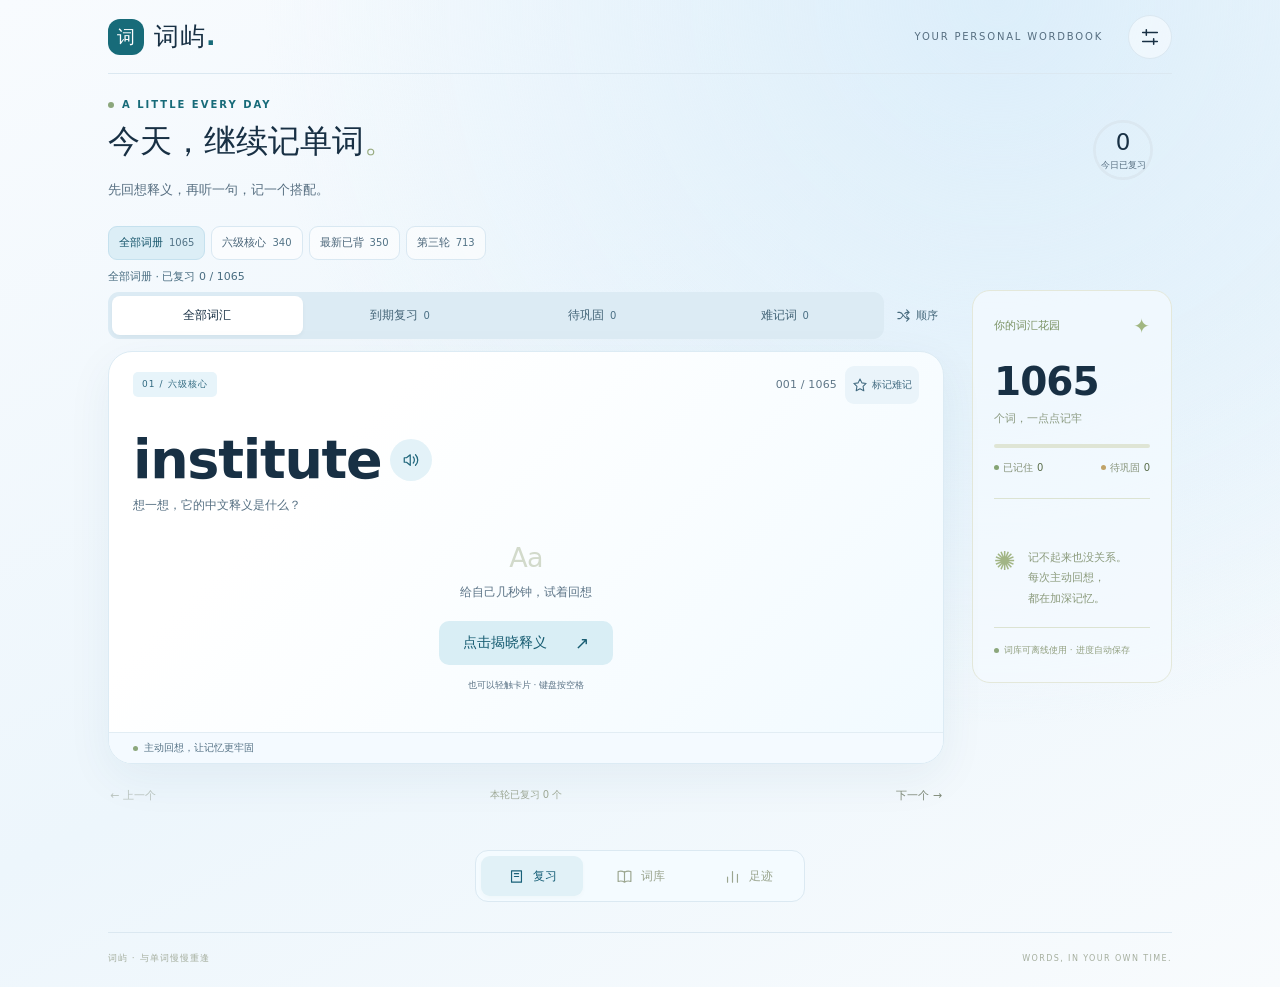
==== commit defee0be: "Replace all sentence recordings with neural US English speech" ====
--- a/index.html
+++ b/index.html
@@ -39,7 +39,7 @@
     <nav class="bottom-nav" aria-label="主要导航"><button data-view="review" class="active"><svg viewBox="0 0 24 24"><path d="M5 4h14v16H5zM9 8h6m-6 4h6"/></svg><span>复习</span></button><button data-view="library"><svg viewBox="0 0 24 24"><path d="M12 5v15M3 5c3-1 6-1 9 1 3-2 6-2 9-1v14c-3-1-6-1-9 1-3-2-6-2-9-1V5Z"/></svg><span>词库</span></button><button data-view="progress"><svg viewBox="0 0 24 24"><path d="M5 20v-7m7 7V5m7 15V9"/></svg><span>足迹</span></button></nav>
     <footer class="site-footer">词屿 · 与单词慢慢重逢 <span>WORDS, IN YOUR OWN TIME.</span></footer>
   </div>
-  <dialog id="settings-dialog"><div class="dialog-head"><div><p class="eyebrow">MAKE IT YOURS</p><h2>按你的节奏</h2></div><button id="close-settings" class="icon-button" aria-label="关闭设置">✕</button></div><div class="setting-row"><div><strong>揭晓时自动朗读</strong><p>点击释义后，听一遍英文发音</p></div><input id="auto-speak" type="checkbox" class="switch" aria-label="揭晓时自动朗读"></div><div class="setting-row"><div><strong>朗读速度</strong><p>美式英语 · 可以随时重听</p></div><select id="speech-rate" aria-label="朗读速度"><option value="0.8">慢速</option><option value="1">正常</option><option value="1.15">稍快</option></select></div><div class="setting-row"><div><strong>每日小目标</strong><p>只计入已完成自评的单词</p></div><select id="daily-goal" aria-label="每日目标"><option value="10">10 词</option><option value="20">20 词</option><option value="30">30 词</option><option value="50">50 词</option></select></div><div class="install-guide"><h3>放到手机主屏幕</h3><p>iPhone / iPad：用 Safari 打开此链接 → 分享 → 添加到主屏幕。</p><p>安卓：在浏览器菜单中选择“安装应用”或“添加到主屏幕”。</p><button id="install-app" class="secondary-button" hidden>安装词屿</button></div><div class="install-guide"><h3>随时离线复习</h3><p>页面会缓存词库。点下面的按钮，下载全部单词和例句音频，下载完成后断网也能听。</p><button id="download-audio" class="primary-button">下载离线发音</button><p id="download-status" role="status"></p></div><details class="about-details"><summary>词库与使用说明</summary><p>核心 340 词、已背 350 词和第三轮词册。重合单词共用一条记录。第一份 PDF 中的 legat 已按原释义纠正为 legal。截断释义已补全；词根提示结合历史词源和现代构词，不能拆解的词明确按整体记忆。原文件中机械生成的搭配不作为推荐例句展示。</p><p>间隔复习：没想起来的词会在满 10 分钟后加入到期复习；也可以在“待巩固”中主动提前练习。切换模式或词册会保留未完成的复习位置；模糊的词隔 1 天再复习；记住的词依次间隔 3、7、14、30、60 天。只有到期时再次记住才延长间隔。离线记录保存在本设备，不会自动同步。</p><p>旧词音频为有道美式读音；新增单词和例句使用合成语音。部分派生词使用设备英文语音。个人学习使用。需要在 Safari 或 Chrome 中打开，应用内浏览器可能限制播放或安装。</p></details></dialog>
-  <div id="toast" class="toast" role="status" aria-live="polite"></div><script src="words.js"></script><script src="study-time.js"></script><script src="audio-index.js"></script><script src="web-media.js"></script><script src="app.js"></script>
+  <dialog id="settings-dialog"><div class="dialog-head"><div><p class="eyebrow">MAKE IT YOURS</p><h2>按你的节奏</h2></div><button id="close-settings" class="icon-button" aria-label="关闭设置">✕</button></div><div class="setting-row"><div><strong>揭晓时自动朗读</strong><p>点击释义后，听一遍英文发音</p></div><input id="auto-speak" type="checkbox" class="switch" aria-label="揭晓时自动朗读"></div><div class="setting-row"><div><strong>朗读速度</strong><p>美式英语 · 可以随时重听</p></div><select id="speech-rate" aria-label="朗读速度"><option value="0.8">慢速</option><option value="1">正常</option><option value="1.15">稍快</option></select></div><div class="setting-row"><div><strong>每日小目标</strong><p>只计入已完成自评的单词</p></div><select id="daily-goal" aria-label="每日目标"><option value="10">10 词</option><option value="20">20 词</option><option value="30">30 词</option><option value="50">50 词</option></select></div><div class="install-guide"><h3>放到手机主屏幕</h3><p>iPhone / iPad：用 Safari 打开此链接 → 分享 → 添加到主屏幕。</p><p>安卓：在浏览器菜单中选择“安装应用”或“添加到主屏幕”。</p><button id="install-app" class="secondary-button" hidden>安装词屿</button></div><div class="install-guide"><h3>随时离线复习</h3><p>页面会缓存词库。点下面的按钮，下载全部单词和例句音频，下载完成后断网也能听。已下载过旧版音频的用户，点击下方按钮即可补齐新版例句。</p><button id="download-audio" class="primary-button">下载离线发音</button><p id="download-status" role="status"></p></div><details class="about-details"><summary>词库与使用说明</summary><p>核心 340 词、已背 350 词和第三轮词册。重合单词共用一条记录。第一份 PDF 中的 legat 已按原释义纠正为 legal。截断释义已补全；词根提示结合历史词源和现代构词，不能拆解的词明确按整体记忆。原文件中机械生成的搭配不作为推荐例句展示。</p><p>间隔复习：没想起来的词会在满 10 分钟后加入到期复习；也可以在“待巩固”中主动提前练习。切换模式或词册会保留未完成的复习位置；模糊的词隔 1 天再复习；记住的词依次间隔 3、7、14、30、60 天。只有到期时再次记住才延长间隔。离线记录保存在本设备，不会自动同步。</p><p>旧词音频为有道美式读音；新增单词和例句使用合成语音。部分派生词使用设备英文语音。个人学习使用。需要在 Safari 或 Chrome 中打开，应用内浏览器可能限制播放或安装。</p></details></dialog>
+  <div id="toast" class="toast" role="status" aria-live="polite"></div><script src="words.js"></script><script src="study-time.js"></script><script src="audio-index.js?v=112"></script><script src="web-media.js?v=112"></script><script src="app.js"></script>
 </body>
 </html>
--- a/refresh.css
+++ b/refresh.css
@@ -9,3 +9,20 @@
 .usage-card{border:1px solid #dae9f3;background:#ffffffae;border-radius:14px;padding:4px 12px 10px}.usage-tabs{display:flex;gap:8px;margin-bottom:5px}.usage-tabs button{font-size:12px;color:#4e6577;padding:5px 10px;min-height:38px;border-radius:8px}.usage-tabs button[aria-pressed=true]{background:#e3f2f9;color:#175f76;font-weight:650}.usage-card .phrase-block{margin:0;border:none;background:transparent;padding:1px 2px 5px}.usage-card #phrase{color:#193b51;font-weight:620;font-size:15px}.usage-card #phrase-zh{color:#4b687a}.usage-card .root-block,.usage-card .family-block{margin:0;padding:9px 2px;border:0}.root-block>p:last-child{color:#385b6f}.family-chip{background:#edf7fb;color:#245669}.family-chip small,.soft-label{color:#4b6579}.source-details{margin-top:7px;color:#597185}.grade-actions button{min-height:64px}.grade-actions button>span{font-size:15px}.grade-actions .grade-good{background:#d9f1ee;border-color:#b6ded9}.bottom-nav{background:#f5fbfff5;border-color:#dbe9f2}.bottom-nav button.active{background:#e1f1f7;color:#186078}
 @media(max-width:850px){.workspace{grid-template-columns:minmax(0,1fr) 165px}.segmented button{font-size:11px}}
 @media(max-width:680px){.app-shell{padding-inline:14px}.topbar{height:54px}.intro{padding:9px 0 10px}.intro h1{font-size:21px}.intro .eyebrow,.intro .intro-copy{display:none}.daily-ring,.daily-ring svg{width:51px;height:51px}.daily-ring strong{font-size:16px}.daily-ring small{font-size:7px}.workspace{display:block}.side-panel{margin-top:16px}.book-select{flex-wrap:nowrap;gap:4px}.book-select button{flex:1 1 auto;padding:4px 3px;min-height:32px;font-size:9px}.book-select button b{font-size:8px}.card-top{padding:10px 13px 0}.card-controls{gap:5px}.word-block{padding:16px 13px 0}.word-block>p{font-size:10px}.answer{padding:8px 13px 10px}.card-bottom{padding:7px 13px}.meaning{font-size:15px;margin-bottom:8px}.example-block{padding:3px 10px 9px;margin-bottom:8px}.sentence-audio{height:36px;width:36px;min-width:36px;min-height:36px}.grade-actions{margin-top:8px}.grade-actions button{min-height:60px;padding:5px 2px}.study-toolbar{margin-bottom:8px}.segmented button{font-size:10px}.bottom-nav{padding-top:4px;padding-bottom:calc(4px + env(safe-area-inset-bottom))}.bottom-nav button{min-height:44px}}
+/* A single, native sans-serif voice across the study card and its supporting views. */
+:root{font-family:system-ui,-apple-system,BlinkMacSystemFont,"Segoe UI","PingFang SC","Microsoft YaHei",sans-serif}
+.intro h1,.page-intro h1{font-weight:650;letter-spacing:0}
+.word-line h2{font-size:clamp(34px,5.5vw,54px);font-weight:680;line-height:1.12;letter-spacing:-.024em}
+.word-row strong,.usage-card #phrase,.root-tag,.recall-mark,.garden-number,.progress-stat strong,.word-position{font-family:inherit}
+.word-row strong,.usage-card #phrase{font-weight:600;letter-spacing:-.012em}
+.recall-mark{font-style:normal;font-weight:500;letter-spacing:-.03em}
+.word-position,.daily-ring strong,.garden-number,.progress-stat strong,.book-progress-row small,#today-study-time{font-variant-numeric:tabular-nums}
+.garden-number,.progress-stat strong{font-weight:600;letter-spacing:-.025em}
+.word-position{font-size:11px;letter-spacing:.015em}
+.meaning{font-size:18px;line-height:1.65;font-weight:500;letter-spacing:.01em}
+.example-block #example-en{font-size:clamp(17px,2.25vw,21px);line-height:1.5}
+.example-block #example-en strong{font-weight:680}
+.example-block #example-zh{font-size:14px;line-height:1.65;letter-spacing:.01em}
+.usage-card #phrase{font-size:16px;line-height:1.5}
+.usage-card #phrase-zh,.root-block>p:last-child{font-size:13px;line-height:1.65}
+@media(max-width:680px){.word-line h2{font-size:clamp(29px,9vw,40px)}.meaning{font-size:16px}.word-position{font-size:10px}}
